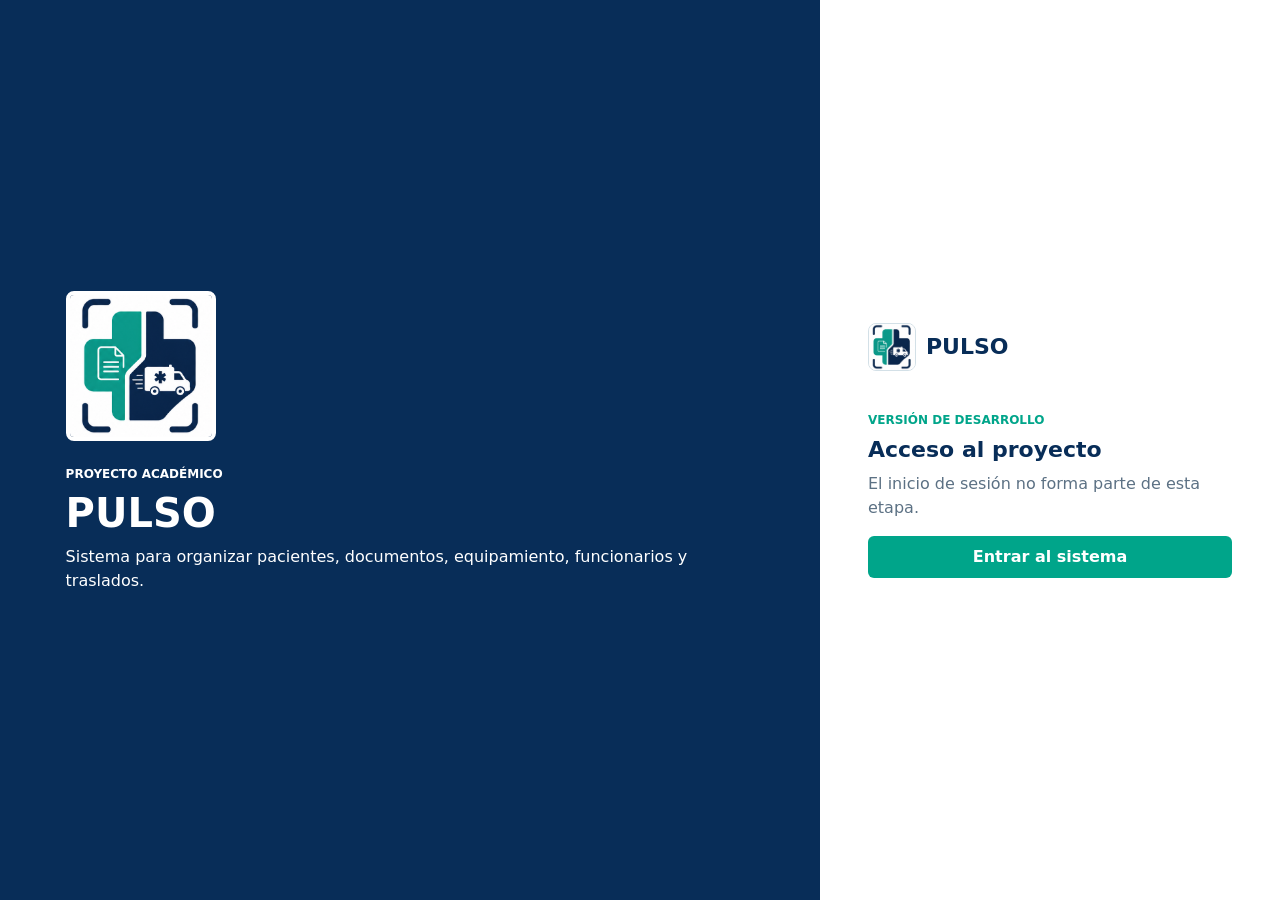
==== index.html @ d67a0304 "Add files via upload" ====
<!doctype html>
<html lang="es">
  <head>
    <meta charset="utf-8">
    <meta name="viewport" content="width=device-width, initial-scale=1">
    <title>PULSO - Ingreso</title>
    <link rel="stylesheet" href="estilos.css">
    <link rel="icon" type="image/png" href="recursos/logo-pulsoA.png">
  </head>
  <body>
    <main class="pantalla-ingreso">
      <section class="presentacion-ingreso">
        <img src="recursos/logo-pulsoA.png" alt="Logo de PULSO">
        <p class="subtitulo">Proyecto académico</p>
        <h1>PULSO</h1>
        <p>Sistema para organizar pacientes, documentos, equipamiento, funcionarios y traslados.</p>
      </section>

      <section class="formulario-ingreso">
        <a class="marca" href="index.html">
          <img src="recursos/logo-pulsoA.png" alt="">
          <span>PULSO</span>
        </a>
        <p class="subtitulo">Versión de desarrollo</p>
        <h2>Acceso al proyecto</h2>
        <p>El inicio de sesión no forma parte de esta etapa.</p>
        <a class="boton" href="panel.html">Entrar al sistema</a>
      </section>
    </main>
  </body>
</html>
---- estilos.css ----
:root {
  --azul: #082d58;
  --azul-claro: #e7f0f7;
  --verde: #00a58a;
  --verde-oscuro: #007b68;
  --verde-claro: #dff6f1;
  --texto: #17324d;
  --texto-suave: #5c7184;
  --borde: #d3e0e7;
  --fondo: #f1f7f8;
  --blanco: #ffffff;
  --amarillo-claro: #fff0d2;
  --amarillo-texto: #80530d;
  --rojo-claro: #fce8eb;
  --rojo-texto: #8b2430;
  --gris-claro: #e9eef1;
  --sombra: 0 12px 28px rgba(8, 45, 88, 0.08);
}

* {
  box-sizing: border-box;
}

body {
  margin: 0;
  color: var(--texto);
  background: var(--fondo);
  font-family: system-ui, -apple-system, BlinkMacSystemFont, "Segoe UI", Roboto,
    Oxygen, Ubuntu, Cantarell, "Open Sans", "Helvetica Neue", sans-serif;
}

a {
  color: inherit;
  text-decoration: none;
}

h1,
h2,
h3,
p {
  margin-top: 0;
}

h1 {
  margin-bottom: 10px;
  color: var(--azul);
  font-size: 40px;
  line-height: 1.1;
}

h2 {
  margin-bottom: 10px;
  color: var(--azul);
  font-size: 22px;
}

h3 {
  margin-bottom: 8px;
  color: var(--azul);
  font-size: 17px;
}

p {
  color: var(--texto-suave);
  line-height: 1.5;
}

input,
select,
textarea {
  width: 100%;
  min-width: 0;
  min-height: 42px;
  border: 1px solid var(--borde);
  border-radius: 6px;
  padding: 10px 12px;
  color: var(--texto);
  background: var(--blanco);
  font: inherit;
}

textarea {
  min-height: 105px;
  resize: vertical;
}

button {
  font: inherit;
}

.barra-superior {
  display: flex;
  align-items: center;
  justify-content: space-between;
  gap: 24px;
  min-height: 78px;
  padding: 12px 4%;
  border-bottom: 3px solid var(--verde);
  background: var(--blanco);
}

.marca {
  display: flex;
  align-items: center;
  gap: 10px;
  color: var(--azul);
  font-size: 22px;
  font-weight: 800;
}

.marca img {
  width: 48px;
  height: 48px;
  border: 1px solid var(--borde);
  border-radius: 8px;
  background: var(--blanco);
  object-fit: contain;
}

.navegacion {
  display: flex;
  flex-wrap: wrap;
  align-items: center;
  justify-content: flex-end;
  gap: 20px;
}

.navegacion a {
  padding: 8px 2px;
  border-bottom: 2px solid transparent;
  color: var(--texto-suave);
  font-size: 14px;
  font-weight: 700;
}

.navegacion a:hover,
.navegacion a:focus-visible,
.navegacion .enlace-activo {
  border-bottom-color: var(--verde);
  outline: none;
  color: var(--azul);
}

.pagina {
  width: min(1120px, calc(100% - 32px));
  margin: 34px auto;
}

.encabezado-pagina {
  display: flex;
  align-items: center;
  justify-content: space-between;
  gap: 22px;
  margin-bottom: 24px;
}

.encabezado-pagina > div:first-child {
  min-width: 0;
}

.encabezado-pagina h1 {
  overflow-wrap: anywhere;
}

.encabezado-pagina p {
  margin-bottom: 0;
}

.subtitulo {
  margin-bottom: 8px;
  color: var(--verde);
  font-size: 12px;
  font-weight: 800;
  text-transform: uppercase;
}

.texto-suave {
  color: var(--texto-suave);
}

.tarjeta {
  min-width: 0;
  border: 1px solid var(--borde);
  border-radius: 8px;
  padding: 22px;
  background: var(--blanco);
  box-shadow: var(--sombra);
}

.boton {
  display: inline-flex;
  min-height: 42px;
  align-items: center;
  justify-content: center;
  border: 0;
  border-radius: 6px;
  padding: 10px 16px;
  color: var(--blanco);
  background: var(--verde);
  cursor: pointer;
  font-weight: 800;
  text-align: center;
}

.boton:hover {
  background: var(--verde-oscuro);
}

.boton-secundario {
  color: var(--azul);
  background: var(--azul-claro);
}

.boton-secundario:hover {
  color: var(--blanco);
  background: var(--azul);
}

.boton-ancho {
  width: 100%;
}

.acciones {
  display: flex;
  flex-wrap: wrap;
  gap: 10px;
  flex-shrink: 0;
}

.rejilla {
  display: grid;
  grid-template-columns: repeat(3, minmax(0, 1fr));
  gap: 18px;
}

.rejilla-dos-columnas {
  display: grid;
  grid-template-columns: minmax(0, 1.15fr) minmax(300px, 0.85fr);
  gap: 18px;
  align-items: start;
}

.estadisticas {
  display: grid;
  grid-template-columns: repeat(4, minmax(0, 1fr));
  gap: 16px;
  margin-bottom: 24px;
}

.estadistica {
  min-width: 0;
  border-left: 5px solid var(--verde);
  border-radius: 6px;
  padding: 18px;
  background: var(--blanco);
}

.estadistica span {
  display: block;
  margin-bottom: 8px;
  color: var(--texto-suave);
  font-size: 13px;
  font-weight: 700;
}

.estadistica strong {
  color: var(--azul);
  font-size: 32px;
}

.modulo {
  min-height: 190px;
}

.modulo .abreviatura {
  display: grid;
  width: 46px;
  height: 46px;
  margin-bottom: 20px;
  place-items: center;
  border-radius: 8px;
  color: var(--blanco);
  background: var(--azul);
  font-size: 13px;
  font-weight: 800;
}

.modulo:nth-child(2) .abreviatura {
  background: var(--verde);
}

.modulo:nth-child(3) .abreviatura {
  background: #247194;
}

.modulo:nth-child(4) .abreviatura {
  background: #8a651d;
}

.formulario {
  display: grid;
  gap: 14px;
}

.formulario-dos-columnas {
  grid-template-columns: repeat(2, minmax(0, 1fr));
}

.formulario label {
  display: grid;
  gap: 7px;
  color: var(--texto-suave);
  font-size: 13px;
  font-weight: 700;
}

.campo-completo {
  grid-column: 1 / -1;
}

.filtros {
  display: grid;
  grid-template-columns: minmax(240px, 1fr) 190px auto;
  gap: 10px;
  margin-bottom: 12px;
}

.cantidad-resultados {
  margin-bottom: 10px;
  font-size: 13px;
  font-weight: 700;
}

.contenedor-tabla {
  overflow-x: auto;
  border: 1px solid var(--borde);
  border-radius: 8px;
}

.tabla {
  width: 100%;
  min-width: 850px;
  border-collapse: collapse;
}

.tabla th,
.tabla td {
  padding: 14px;
  border-bottom: 1px solid var(--borde);
  text-align: left;
  vertical-align: middle;
}

.tabla th {
  color: var(--texto-suave);
  background: #edf3f6;
  font-size: 13px;
}

.tabla tr:last-child td {
  border-bottom: 0;
}

.tabla a {
  color: var(--verde-oscuro);
  font-weight: 800;
}

.tabla small {
  display: block;
  margin-top: 4px;
  color: var(--texto-suave);
}

.estado {
  display: inline-flex;
  width: fit-content;
  border-radius: 999px;
  padding: 6px 10px;
  font-size: 12px;
  font-weight: 800;
}

.estado-estable,
.estado-publicado,
.estado-disponible {
  color: var(--verde-oscuro);
  background: var(--verde-claro);
}

.estado-observacion,
.estado-borrador,
.estado-mantenimiento {
  color: var(--amarillo-texto);
  background: var(--amarillo-claro);
}

.estado-critico {
  color: var(--rojo-texto);
  background: var(--rojo-claro);
}

.estado-alta,
.estado-servicio {
  color: #135e7d;
  background: #e0f1f8;
}

.estado-inactivo {
  color: #50606c;
  background: var(--gris-claro);
}

.resumen-paciente {
  display: grid;
  grid-template-columns: repeat(4, minmax(0, 1fr));
  gap: 18px;
  margin-bottom: 22px;
  border-top: 1px solid var(--borde);
  border-bottom: 1px solid var(--borde);
  padding: 18px 0;
}

.resumen-paciente span {
  display: block;
  margin-bottom: 7px;
  color: var(--texto-suave);
  font-size: 12px;
  font-weight: 800;
  text-transform: uppercase;
}

.detalle-paciente {
  display: grid;
  grid-template-columns: repeat(2, minmax(0, 1fr));
  gap: 20px;
  margin: 22px 0 0;
}

.detalle-paciente div {
  border-bottom: 1px solid var(--borde);
  padding-bottom: 12px;
}

.detalle-paciente .detalle-ancho {
  grid-column: 1 / -1;
}

.detalle-paciente dt {
  margin-bottom: 6px;
  color: var(--texto-suave);
  font-size: 12px;
  font-weight: 800;
  text-transform: uppercase;
}

.detalle-paciente dd {
  margin: 0;
  line-height: 1.5;
}

.historial {
  display: grid;
  gap: 18px;
  margin: 20px 0 0;
  padding: 0;
  list-style: none;
}

.historial li {
  display: grid;
  grid-template-columns: 12px minmax(0, 1fr);
  gap: 12px;
}

.punto-historial {
  width: 10px;
  height: 10px;
  margin-top: 5px;
  border: 2px solid var(--verde);
  border-radius: 50%;
}

.historial p {
  margin: 3px 0;
  color: var(--texto);
}

.historial small {
  color: var(--texto-suave);
}

.pantalla-ingreso {
  display: grid;
  min-height: 100vh;
  grid-template-columns: minmax(0, 1fr) minmax(360px, 460px);
}

.presentacion-ingreso {
  display: grid;
  align-content: center;
  padding: 8%;
  color: var(--blanco);
  background: var(--azul);
}

.presentacion-ingreso img {
  width: 150px;
  height: 150px;
  margin-bottom: 24px;
  border: 4px solid var(--blanco);
  border-radius: 8px;
}

.presentacion-ingreso h1,
.presentacion-ingreso p {
  color: var(--blanco);
}

.formulario-ingreso {
  display: grid;
  align-content: center;
  padding: 48px;
  background: var(--blanco);
}

.formulario-ingreso .marca {
  margin-bottom: 40px;
}

.barra-progreso {
  height: 12px;
  overflow: hidden;
  border-radius: 999px;
  background: var(--gris-claro);
}

.barra-progreso span {
  display: block;
  height: 100%;
  background: var(--verde);
}

.avance-78 {
  width: 78%;
}

.avance-87 {
  width: 87%;
}

.avance-91 {
  width: 91%;
}

.lista-simple {
  display: grid;
  gap: 10px;
  padding: 0;
  list-style: none;
}

.lista-simple li,
.lista-simple a {
  display: flex;
  align-items: center;
  justify-content: space-between;
  gap: 14px;
  border-bottom: 1px solid var(--borde);
  padding: 12px 0;
}

.mapa-ambulancias {
  position: relative;
  min-height: 360px;
  overflow: hidden;
  border: 1px solid var(--borde);
  background-color: #edf4f5;
  background-image:
    linear-gradient(#d7e4e8 1px, transparent 1px),
    linear-gradient(90deg, #d7e4e8 1px, transparent 1px);
  background-size: 42px 42px;
}

.punto-mapa {
  position: absolute;
  z-index: 2;
  border-radius: 999px;
  padding: 8px 11px;
  color: var(--blanco);
  background: var(--azul);
  font-size: 12px;
  font-weight: 800;
}

.punto-hospital {
  left: 9%;
  bottom: 16%;
  background: var(--verde);
}

.punto-ambulancia {
  left: 46%;
  top: 43%;
}

.punto-destino {
  right: 8%;
  top: 18%;
  background: #8a651d;
}

.linea-recorrido {
  position: absolute;
  left: 17%;
  top: 64%;
  width: 67%;
  height: 5px;
  background: var(--verde);
  transform: rotate(-24deg);
  transform-origin: left center;
}

.etapas-traslado {
  display: grid;
  gap: 16px;
  padding-left: 22px;
}

.etapas-traslado li {
  color: var(--texto-suave);
  font-weight: 700;
}

.etapas-traslado .etapa-completa {
  color: var(--verde-oscuro);
}

.etapas-traslado .etapa-actual {
  color: var(--amarillo-texto);
}

.vista-movil {
  width: min(100%, 370px);
  margin: 30px auto;
  border: 9px solid var(--azul);
  border-radius: 26px;
  padding: 22px;
  background: var(--blanco);
  box-shadow: var(--sombra);
}

.vista-movil img {
  width: 76px;
  height: 76px;
  margin-bottom: 18px;
  border: 1px solid var(--borde);
  border-radius: 8px;
}
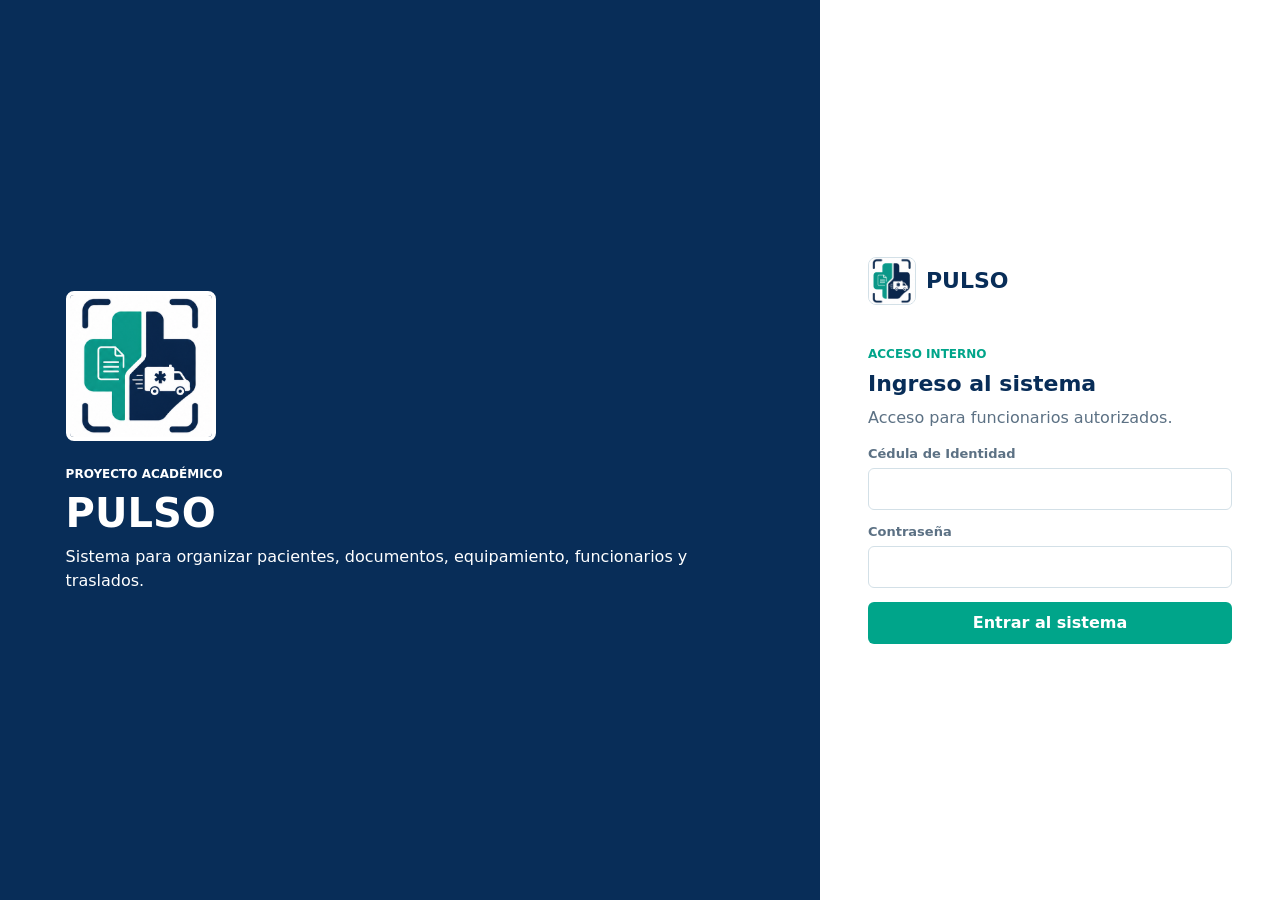
==== commit c4a3f3ff: "Inico de sesion" ====
--- a/index.html
+++ b/index.html
@@ -1,31 +1,51 @@
 <!doctype html>
 <html lang="es">
-  <head>
-    <meta charset="utf-8">
-    <meta name="viewport" content="width=device-width, initial-scale=1">
-    <title>PULSO - Ingreso</title>
-    <link rel="stylesheet" href="estilos.css">
-    <link rel="icon" type="image/png" href="recursos/logo-pulsoA.png">
-  </head>
-  <body>
-    <main class="pantalla-ingreso">
-      <section class="presentacion-ingreso">
-        <img src="recursos/logo-pulsoA.png" alt="Logo de PULSO">
-        <p class="subtitulo">Proyecto académico</p>
-        <h1>PULSO</h1>
-        <p>Sistema para organizar pacientes, documentos, equipamiento, funcionarios y traslados.</p>
-      </section>
 
-      <section class="formulario-ingreso">
-        <a class="marca" href="index.html">
-          <img src="recursos/logo-pulsoA.png" alt="">
-          <span>PULSO</span>
-        </a>
-        <p class="subtitulo">Versión de desarrollo</p>
-        <h2>Acceso al proyecto</h2>
-        <p>El inicio de sesión no forma parte de esta etapa.</p>
-        <a class="boton" href="panel.html">Entrar al sistema</a>
-      </section>
-    </main>
-  </body>
-</html>
+<head>
+  <meta charset="utf-8">
+  <meta name="viewport" content="width=device-width, initial-scale=1">
+  <title>PULSO - Ingreso</title>
+  <link rel="stylesheet" href="css/estilos.css">
+  <link rel="icon" type="image/png" href="recursos/logo-pulsoA.png">
+</head>
+
+<body>
+  <main class="pantalla-ingreso">
+    <section class="presentacion-ingreso">
+      <img src="recursos/logo-pulsoA.png" alt="Logo de PULSO">
+      <p class="subtitulo">Proyecto académico</p>
+      <h1>PULSO</h1>
+      <p>Sistema para organizar pacientes, documentos, equipamiento, funcionarios y traslados.</p>
+    </section>
+
+    <section class="formulario-ingreso">
+      <a class="marca" href="index.html">
+        <img src="recursos/logo-pulsoA.png" alt="">
+        <span>PULSO</span>
+      </a>
+      <p class="subtitulo">Acceso interno</p>
+      <h2>Ingreso al sistema</h2>
+      <p>Acceso para funcionarios autorizados.</p>
+
+      <form id="formulario-ingreso" class="formulario" method="POST">
+
+        <label for="ci">
+          Cédula de Identidad
+          <input id="ci" name="ci" type="text" autocomplete="username" required>
+        </label>
+
+        <label for="contrasenia">
+          Contraseña
+          <input id="contrasenia" name="contrasenia" type="password" autocomplete="current-password" required>
+        </label>
+
+        <button type="submit" class="boton">Entrar al sistema</button>
+
+      </form>
+
+    </section>
+  </main>
+  <script src="inicio.js"></script>
+</body>
+
+</html>
--- a/css/estilos.css
+++ b/css/estilos.css
@@ -0,0 +1,10 @@
+@import url("general.css");
+@import url("navegacion.css");
+@import url("estructura.css");
+@import url("botones.css");
+@import url("formularios.css");
+@import url("tablas.css");
+@import url("estados.css");
+@import url("fichas.css");
+@import url("ingreso.css");
+@import url("responsive.css");
